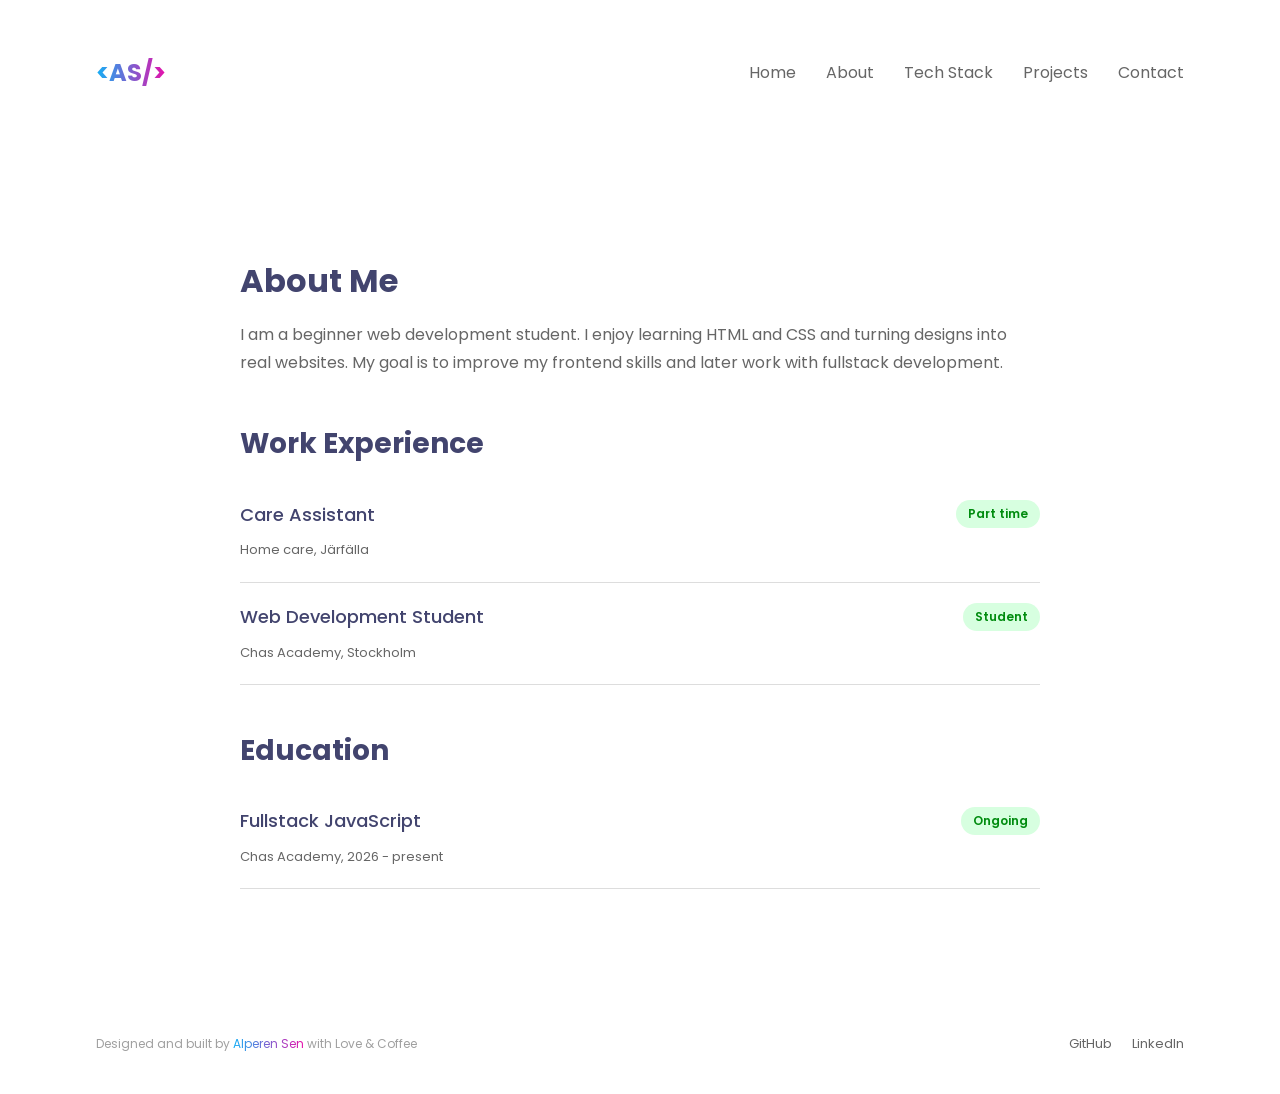
==== developer-portfolio-JS/about.html @ 709fd3df "Add existing portfolio from u01" ====
<!DOCTYPE html>
<html lang="en">
<head>
  <meta charset="UTF-8">
  <meta name="viewport" content="width=device-width, initial-scale=1.0">

  <title>About | Developer Portfolio</title>

  <link rel="preconnect" href="https://fonts.googleapis.com">
  <link rel="preconnect" href="https://fonts.gstatic.com" crossorigin>

  <link
    href="https://fonts.googleapis.com/css2?family=Poppins:wght@400;500;600;700&display=swap"
    rel="stylesheet"
  >

  <link rel="stylesheet" href="css/base.css">
  <link rel="stylesheet" href="css/about.css">
</head>

<body>

  <header class="site-header">
    <div class="container header-content">

      <a class="logo" href="index.html">
        &lt;AS/&gt;
      </a>

      <nav class="main-nav" aria-label="Main navigation">
        <ul>
          <li><a href="index.html">Home</a></li>
          <li><a href="about.html">About</a></li>
          <li><a href="tech-stack.html">Tech Stack</a></li>
          <li><a href="projects.html">Projects</a></li>
          <li><a href="contact.html">Contact</a></li>
        </ul>
      </nav>

    </div>
  </header>

  <main>
    <div class="container about-content">

      <section>
        <h1>About Me</h1>

        <p>
          I am a beginner web development student. I enjoy learning
          HTML and CSS and turning designs into real websites.
          My goal is to improve my frontend skills and later work
          with fullstack development.
        </p>
      </section>

      <section>
        <h2>Work Experience</h2>

        <article class="experience-item">
          <div class="experience-top">
            <h3>Care Assistant</h3>
            <span>Part time</span>
          </div>

          <p>Home care, Järfälla</p>
        </article>

        <article class="experience-item">
          <div class="experience-top">
            <h3>Web Development Student</h3>
            <span>Student</span>
          </div>

          <p>Chas Academy, Stockholm</p>
        </article>
      </section>

      <section>
        <h2>Education</h2>

        <article class="experience-item">
          <div class="experience-top">
            <h3>Fullstack JavaScript</h3>
            <span>Ongoing</span>
          </div>

          <p>Chas Academy, 2026 - present</p>
        </article>
      </section>

    </div>
  </main>

  <footer class="site-footer">
  <div class="container footer-content">

    <p>
      Designed and built by
      <span>Alperen Sen</span>
      with Love &amp; Coffee
    </p>

    <div class="footer-links">
      <a href="https://github.com/" target="_blank">GitHub</a>
      <a href="https://www.linkedin.com/" target="_blank">LinkedIn</a>
    </div>

  </div>
</footer>

</body>
</html>
---- developer-portfolio-JS/css/base.css ----
:root {
  --background-color: #ffffff;
  --text-color: #42446e;
  --nav-color: #666666;
  --blue-color: #13b0f5;
  --purple-color: #e70faa;
}

* {
  box-sizing: border-box;
}

body {
  margin: 0;
  font-family: "Poppins", sans-serif;
  background-color: var(--background-color);
  color: var(--text-color);
}

img {
  max-width: 100%;
  display: block;
}

a {
  color: inherit;
  text-decoration: none;
}

a:focus-visible {
  outline: 3px solid var(--purple-color);
  outline-offset: 4px;
}

.container {
  width: 90%;
  max-width: 1200px;
  margin: 0 auto;
}

.site-header {
  padding: 25px 0;
}

.header-content {
  display: flex;
  flex-direction: column;
  gap: 20px;
}

.logo {
  font-size: 24px;
  font-weight: 700;

  background: linear-gradient(
    90deg,
    var(--blue-color),
    var(--purple-color)
  );

  background-clip: text;
  -webkit-background-clip: text;

  color: transparent;
}

.main-nav ul {
  list-style: none;

  display: flex;
  flex-wrap: wrap;

  gap: 15px;

  margin: 0;
  padding: 0;
}

.main-nav a {
  color: var(--nav-color);
  font-size: 14px;
}

.main-nav a:hover {
  color: var(--purple-color);
}

@media (min-width: 768px) {
  .site-header {
    padding: 40px 0;
  }

  .header-content {
    flex-direction: row;
    justify-content: space-between;
    align-items: center;
  }

  .main-nav ul {
    gap: 30px;
  }

  .main-nav a {
    font-size: 16px;
  }
}

/*-----------------------------------------------------------------------------*/
 
.site-footer {
  padding: 40px 0;
}

.footer-content {
  display: flex;
  flex-direction: column;
  gap: 20px;

  text-align: center;
}

.footer-content p {
  margin: 0;

  color: #a0a0a0;
  font-size: 12px;
}

.footer-content span {
  background: linear-gradient(
    90deg,
    var(--blue-color),
    var(--purple-color)
  );

  background-clip: text;
  -webkit-background-clip: text;

  color: transparent;
}

.footer-links {
  display: flex;
  justify-content: center;
  gap: 20px;
}

.footer-links a {
  color: var(--nav-color);
  font-size: 13px;
}

.footer-links a:hover {
  color: var(--purple-color);
}

@media (min-width: 768px) {
  .footer-content {
    flex-direction: row;
    justify-content: space-between;
    align-items: center;

    text-align: left;
  }
}

/*------------------------------------------------------------*/

.main-nav a {
  position: relative;
}

.main-nav a::after {
  content: "";
  position: absolute;

  left: 0;
  bottom: -5px;

  width: 0;
  height: 2px;

  background: linear-gradient(
    90deg,
    var(--blue-color),
    var(--purple-color)
  );

  transition: width 0.2s ease;
}

.main-nav a:hover::after,
.main-nav a:focus-visible::after {
  width: 100%;
}

@media (min-width: 768px) {
  .container {
    width: 85%;
  }

  .site-header {
    padding-top: 55px;
  }
}
---- developer-portfolio-JS/css/about.css ----
.about-content {
  max-width: 800px;
  padding-top: 60px;
  padding-bottom: 60px;
}

.about-content section {
  margin-bottom: 45px;
}

.about-content h1,
.about-content h2 {
  margin-bottom: 15px;
}

.about-content h1 {
  font-size: 32px;
}

.about-content h2 {
  font-size: 28px;
}

.about-content p {
  color: var(--nav-color);
  line-height: 1.8;
}

.experience-item {
  padding: 20px 0;
  border-bottom: 1px solid #dddddd;
}

.experience-top {
  display: flex;
  flex-direction: column;
  gap: 10px;
}

.experience-top h3 {
  margin: 0;
  font-size: 18px;
  font-weight: 500;
}

.experience-top span {
  width: fit-content;
  padding: 5px 12px;

  border-radius: 20px;

  background-color: #d7ffe0;
  color: #018c0f;

  font-size: 12px;
  font-weight: 600;
}

.experience-item p {
  margin: 10px 0 0;
  font-size: 13px;
}

@media (min-width: 768px) {
  .about-content {
    padding-top: 100px;
  }

  .experience-top {
    flex-direction: row;
    justify-content: space-between;
    align-items: center;
  }
}
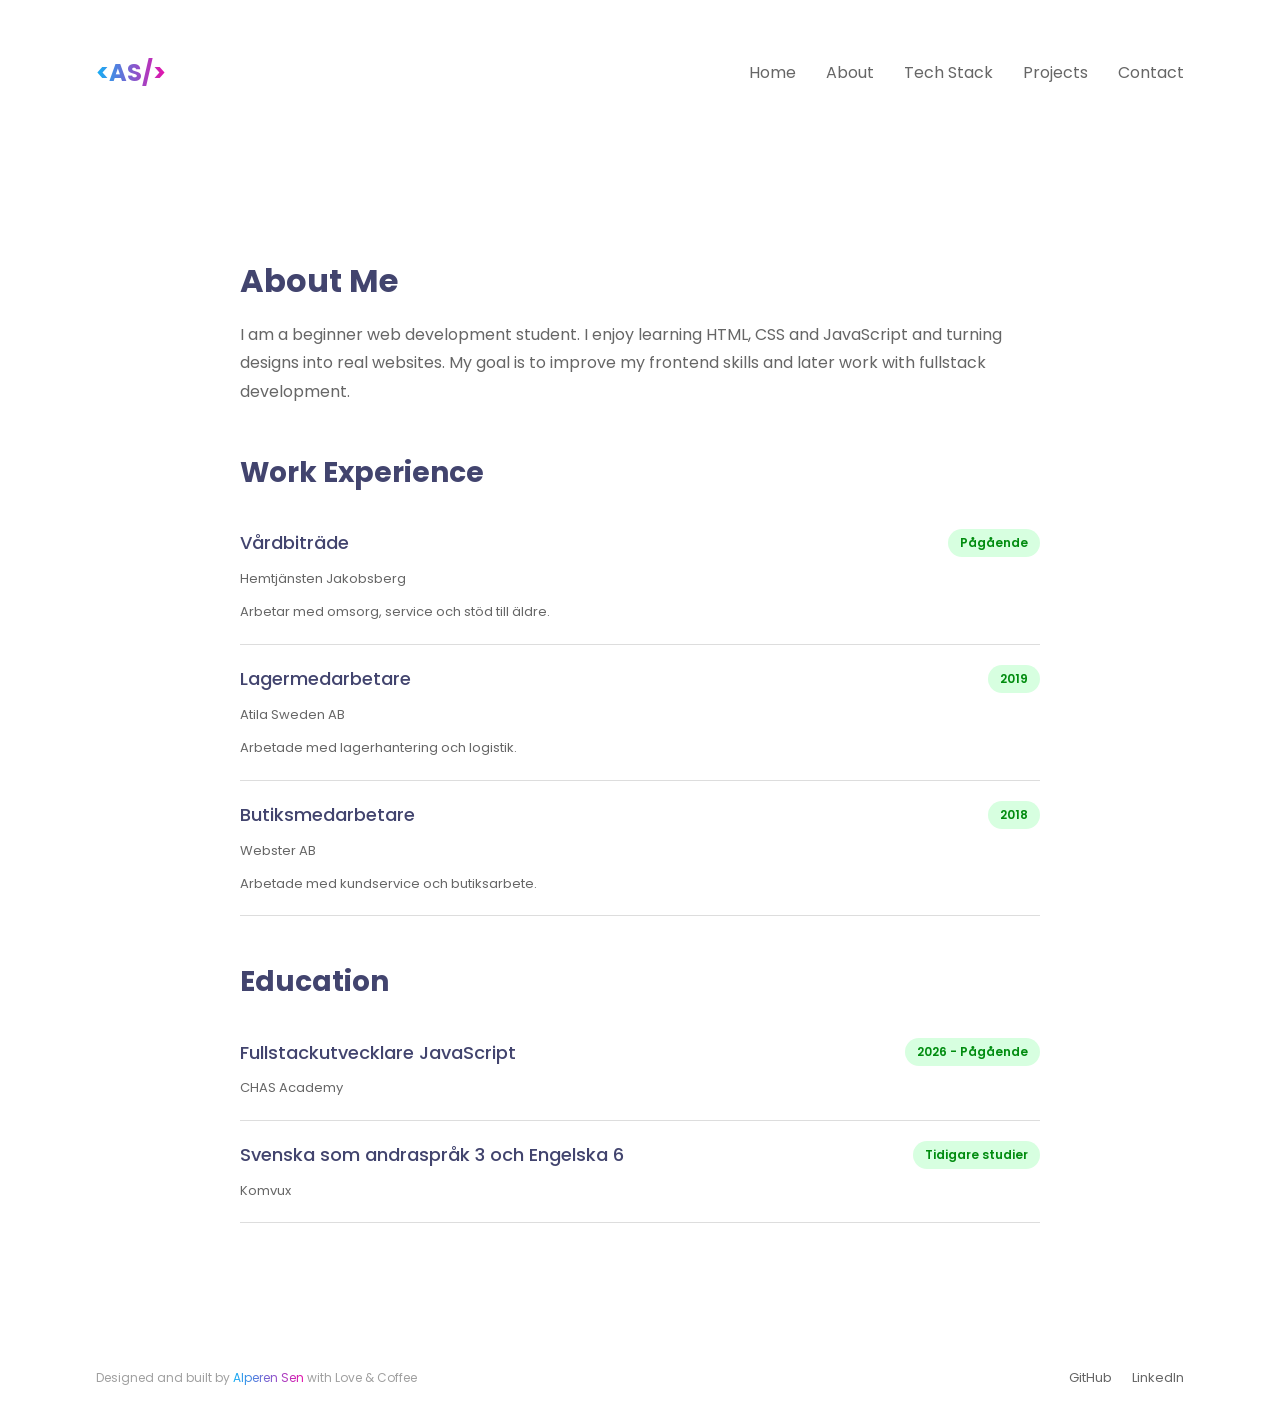
==== commit 0442014e: "Add existing portfolio from u01" ====
--- a/developer-portfolio-JS/about.html
+++ b/developer-portfolio-JS/about.html
@@ -1,113 +1,114 @@
+
 <!DOCTYPE html>
 <html lang="en">
 <head>
-  <meta charset="UTF-8">
-  <meta name="viewport" content="width=device-width, initial-scale=1.0">
+    <meta charset="UTF-8">
+    <meta name="viewport" content="width=device-width, initial-scale=1.0">
 
-  <title>About | Developer Portfolio</title>
+    <title>About | Developer Portfolio</title>
 
-  <link rel="preconnect" href="https://fonts.googleapis.com">
-  <link rel="preconnect" href="https://fonts.gstatic.com" crossorigin>
+    <link rel="preconnect" href="https://fonts.googleapis.com">
+    <link rel="preconnect" href="https://fonts.gstatic.com" crossorigin>
 
-  <link
-    href="https://fonts.googleapis.com/css2?family=Poppins:wght@400;500;600;700&display=swap"
-    rel="stylesheet"
-  >
+    <link
+        href="https://fonts.googleapis.com/css2?family=Poppins:wght@400;500;600;700&display=swap"
+        rel="stylesheet"
+    >
 
-  <link rel="stylesheet" href="css/base.css">
-  <link rel="stylesheet" href="css/about.css">
+    <link rel="stylesheet" href="css/base.css">
+    <link rel="stylesheet" href="css/about.css">
+    <script src="js/cv.js" defer></script>
 </head>
 
 <body>
 
-  <header class="site-header">
-    <div class="container header-content">
+    <!-- Header and navigation -->
+    <header class="site-header">
+        <div class="container header-content">
 
-      <a class="logo" href="index.html">
-        &lt;AS/&gt;
-      </a>
+            <a class="logo" href="index.html">
+                &lt;AS/&gt;
+            </a>
 
-      <nav class="main-nav" aria-label="Main navigation">
-        <ul>
-          <li><a href="index.html">Home</a></li>
-          <li><a href="about.html">About</a></li>
-          <li><a href="tech-stack.html">Tech Stack</a></li>
-          <li><a href="projects.html">Projects</a></li>
-          <li><a href="contact.html">Contact</a></li>
-        </ul>
-      </nav>
+            <nav class="main-nav" aria-label="Main navigation">
+                <ul>
+                    <li><a href="index.html">Home</a></li>
+                    <li><a href="about.html" aria-current="page">About</a></li>
+                    <li><a href="tech-stack.html">Tech Stack</a></li>
+                    <li><a href="projects.html">Projects</a></li>
+                    <li><a href="contact.html">Contact</a></li>
+                </ul>
+            </nav>
 
-    </div>
-  </header>
+        </div>
+    </header>
 
-  <main>
-    <div class="container about-content">
+    <!-- Main content -->
+    <main>
+        <div class="container about-content">
 
-      <section>
-        <h1>About Me</h1>
+            <!-- About me -->
+            <section>
+                <h1>About Me</h1>
 
-        <p>
-          I am a beginner web development student. I enjoy learning
-          HTML and CSS and turning designs into real websites.
-          My goal is to improve my frontend skills and later work
-          with fullstack development.
-        </p>
-      </section>
+                <p>
+                    I am a beginner web development student.
+                    I enjoy learning HTML, CSS and JavaScript
+                    and turning designs into real websites.
+                    My goal is to improve my frontend skills
+                    and later work with fullstack development.
+                </p>
+            </section>
 
-      <section>
-        <h2>Work Experience</h2>
+            <!-- Work experience from JSON -->
+            <section aria-labelledby="experience-heading">
 
-        <article class="experience-item">
-          <div class="experience-top">
-            <h3>Care Assistant</h3>
-            <span>Part time</span>
-          </div>
+                <h2 id="experience-heading">Work Experience</h2>
 
-          <p>Home care, Järfälla</p>
-        </article>
+                <!-- JavaScript generates work experience here -->
+                <ul id="experience-list" class="cv-list" aria-live="polite">
+                    <li>Loading work experience...</li>
+                </ul>
 
-        <article class="experience-item">
-          <div class="experience-top">
-            <h3>Web Development Student</h3>
-            <span>Student</span>
-          </div>
+            </section>
 
-          <p>Chas Academy, Stockholm</p>
-        </article>
-      </section>
+            <!-- Education from JSON -->
+            <section aria-labelledby="education-heading">
 
-      <section>
-        <h2>Education</h2>
+                <h2 id="education-heading">Education</h2>
 
-        <article class="experience-item">
-          <div class="experience-top">
-            <h3>Fullstack JavaScript</h3>
-            <span>Ongoing</span>
-          </div>
+                <!-- JavaScript generates education here -->
+                <ul id="education-list" class="cv-list" aria-live="polite">
+                    <li>Loading education...</li>
+                </ul>
 
-          <p>Chas Academy, 2026 - present</p>
-        </article>
-      </section>
+            </section>
 
-    </div>
-  </main>
+        </div>
+    </main>
 
-  <footer class="site-footer">
-  <div class="container footer-content">
+    <!-- Footer -->
+    <footer class="site-footer">
+        <div class="container footer-content">
 
-    <p>
-      Designed and built by
-      <span>Alperen Sen</span>
-      with Love &amp; Coffee
-    </p>
+            <p>
+                Designed and built by
+                <span>Alperen Sen</span>
+                with Love &amp; Coffee
+            </p>
 
-    <div class="footer-links">
-      <a href="https://github.com/" target="_blank">GitHub</a>
-      <a href="https://www.linkedin.com/" target="_blank">LinkedIn</a>
-    </div>
+            <div class="footer-links">
+                <a href="https://github.com/Alperen-tech"
+                   target="_blank"
+                   rel="noopener noreferrer">GitHub</a>
 
-  </div>
-</footer>
+                <a href="https://www.linkedin.com/"
+                   target="_blank"
+                   rel="noopener noreferrer">LinkedIn</a>
+            </div>
+
+        </div>
+    </footer>
 
 </body>
-</html>+</html>
--- a/developer-portfolio-JS/css/about.css
+++ b/developer-portfolio-JS/css/about.css
@@ -60,6 +60,11 @@
   margin: 10px 0 0;
   font-size: 13px;
 }
+.cv-list {
+    list-style: none;
+    padding: 0;
+    margin: 0;
+}
 
 @media (min-width: 768px) {
   .about-content {
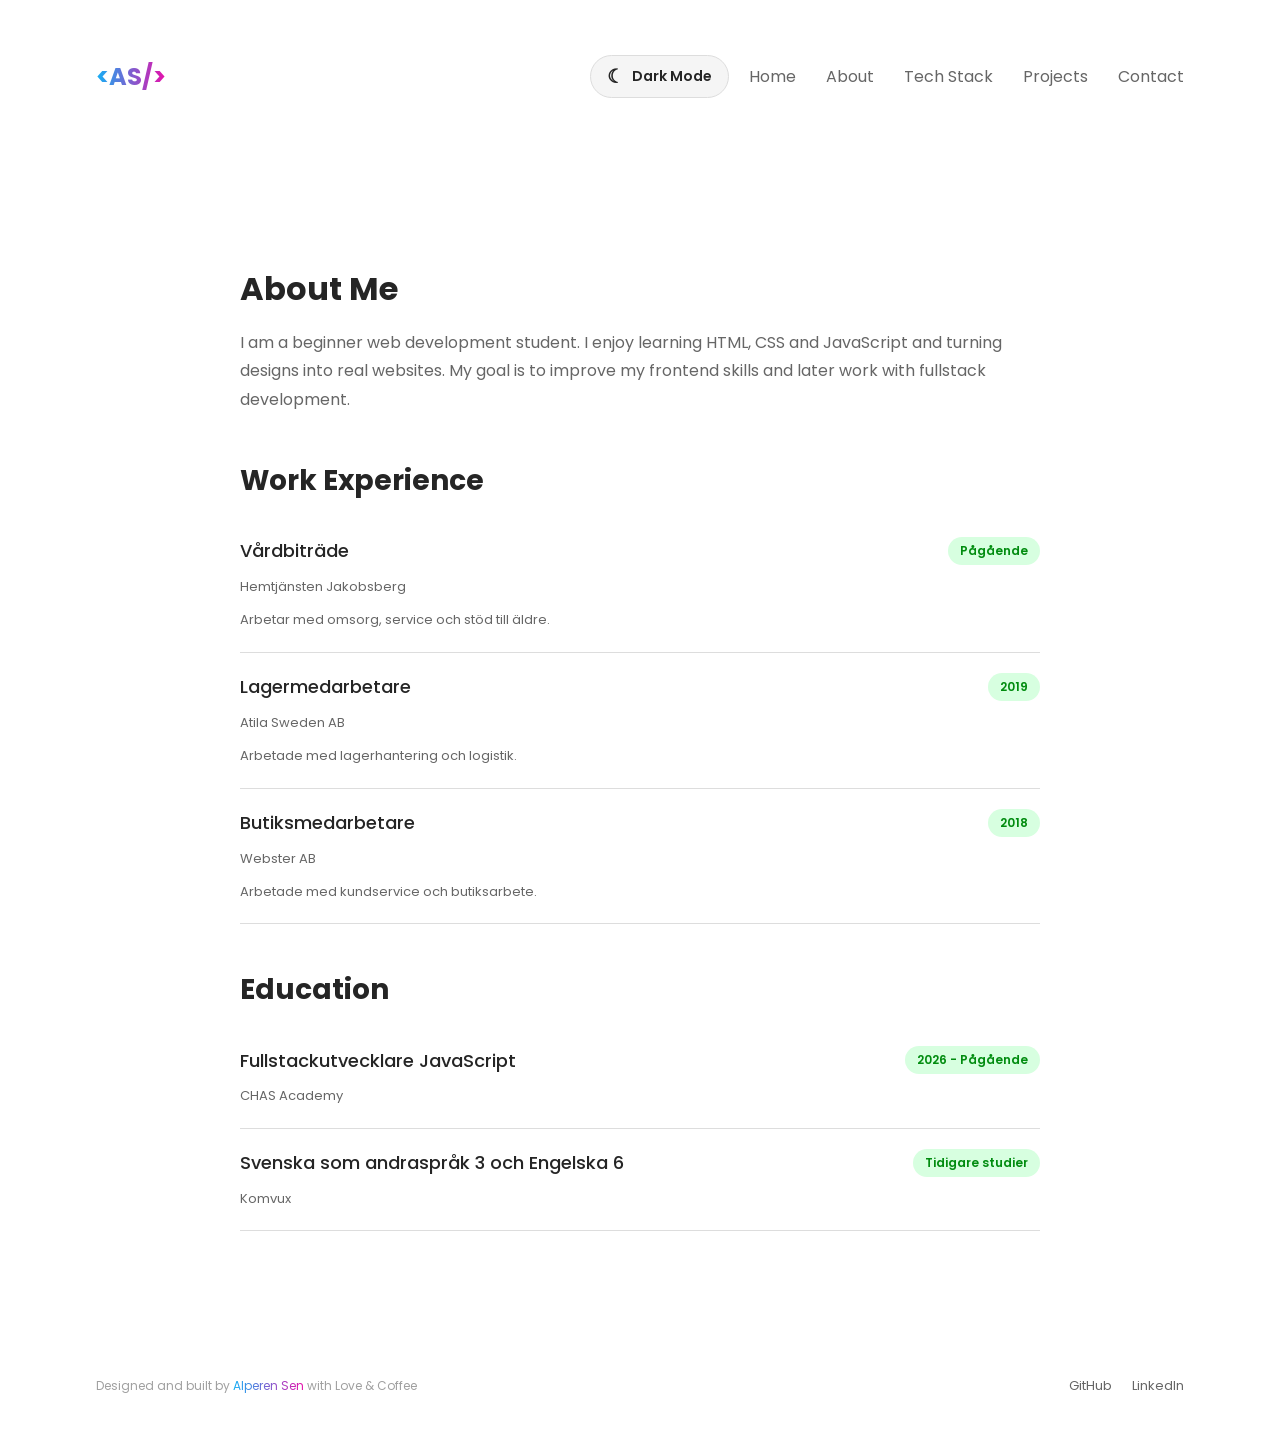
==== commit aa85ee96: "finished dark/light mode" ====
--- a/developer-portfolio-JS/about.html
+++ b/developer-portfolio-JS/about.html
@@ -31,6 +31,17 @@
             </a>
 
             <nav class="main-nav" aria-label="Main navigation">
+                
+                <button
+                  type="button"
+                  id="theme-toggle"
+                   class="theme-toggle"
+                   aria-label="Switch to dark mode"
+>
+                 <span class="theme-icon" aria-hidden="true">☾</span>
+                 <span class="theme-text">Dark Mode</span>
+                </button>
+
                 <ul>
                     <li><a href="index.html">Home</a></li>
                     <li><a href="about.html" aria-current="page">About</a></li>
@@ -38,6 +49,7 @@
                     <li><a href="projects.html">Projects</a></li>
                     <li><a href="contact.html">Contact</a></li>
                 </ul>
+
             </nav>
 
         </div>
@@ -109,6 +121,6 @@
 
         </div>
     </footer>
-
+<script src="./js/theme.js" defer></script>
 </body>
 </html>
--- a/developer-portfolio-JS/css/base.css
+++ b/developer-portfolio-JS/css/base.css
@@ -64,14 +64,20 @@
   color: transparent;
 }
 
+.main-nav{
+  display:flex;
+  justify-content:end;
+}
+#theme-toggle{
+  margin-right: 20px;
+}
+
 .main-nav ul {
   list-style: none;
-
-  display: flex;
-  flex-wrap: wrap;
-
+  display: flex;
+  justify-content:flex-end;
+  align-items:center;
   gap: 15px;
-
   margin: 0;
   padding: 0;
 }
@@ -84,6 +90,33 @@
 .main-nav a:hover {
   color: var(--purple-color);
 }
+
+
+/* Light and dark mode */
+
+:root {
+    --bg-color: #ffffff;
+    --text-color: #252525;
+    --card-bg: #f5f5f5;
+    --border-color: #dddddd;
+    --accent-color: #7b4ae2;
+}
+
+:root.dark-mode {
+    --bg-color: #121212;
+    --text-color: #f5f5f5;
+    --card-bg: #242424;
+    --border-color: #444444;
+    --accent-color: #b495ff;
+    --nav-color: #b0b0b0;
+}
+
+body {
+    background-color: var(--bg-color);
+    color: var(--text-color);
+    transition: background-color 0.3s, color 0.3s;
+}
+
 
 @media (min-width: 768px) {
   .site-header {
@@ -202,4 +235,51 @@
   .site-header {
     padding-top: 55px;
   }
-}+}
+
+
+/* Theme toggle button */
+
+.theme-toggle {
+    display: inline-flex;
+    align-items: center;
+    justify-content: center;
+    gap: 8px;
+
+    padding: 10px 16px;
+
+    background-color: var(--card-bg);
+    color: var(--text-color);
+    border: 1px solid var(--border-color);
+    border-radius: 25px;
+
+    font-family: inherit;
+    font-size: 14px;
+    font-weight: 600;
+
+    cursor: pointer;
+    transition: background-color 0.3s, color 0.3s,
+                border-color 0.3s, transform 0.2s;
+}
+
+.theme-toggle:hover {
+    border-color: var(--accent-color);
+    transform: translateY(-2px);
+}
+
+.theme-toggle:focus-visible {
+    outline: 3px solid var(--accent-color);
+    outline-offset: 3px;
+}
+
+.theme-icon {
+    font-size: 19px;
+    line-height: 1;
+}
+
+@media (max-width: 600px) {
+    .theme-toggle {
+        padding: 8px 12px;
+        font-size: 12px;
+    }
+}
--- a/developer-portfolio-JS/css/about.css
+++ b/developer-portfolio-JS/css/about.css
@@ -28,7 +28,7 @@
 
 .experience-item {
   padding: 20px 0;
-  border-bottom: 1px solid #dddddd;
+  border-bottom: 1px solid var(--border-color);
 }
 
 .experience-top {
